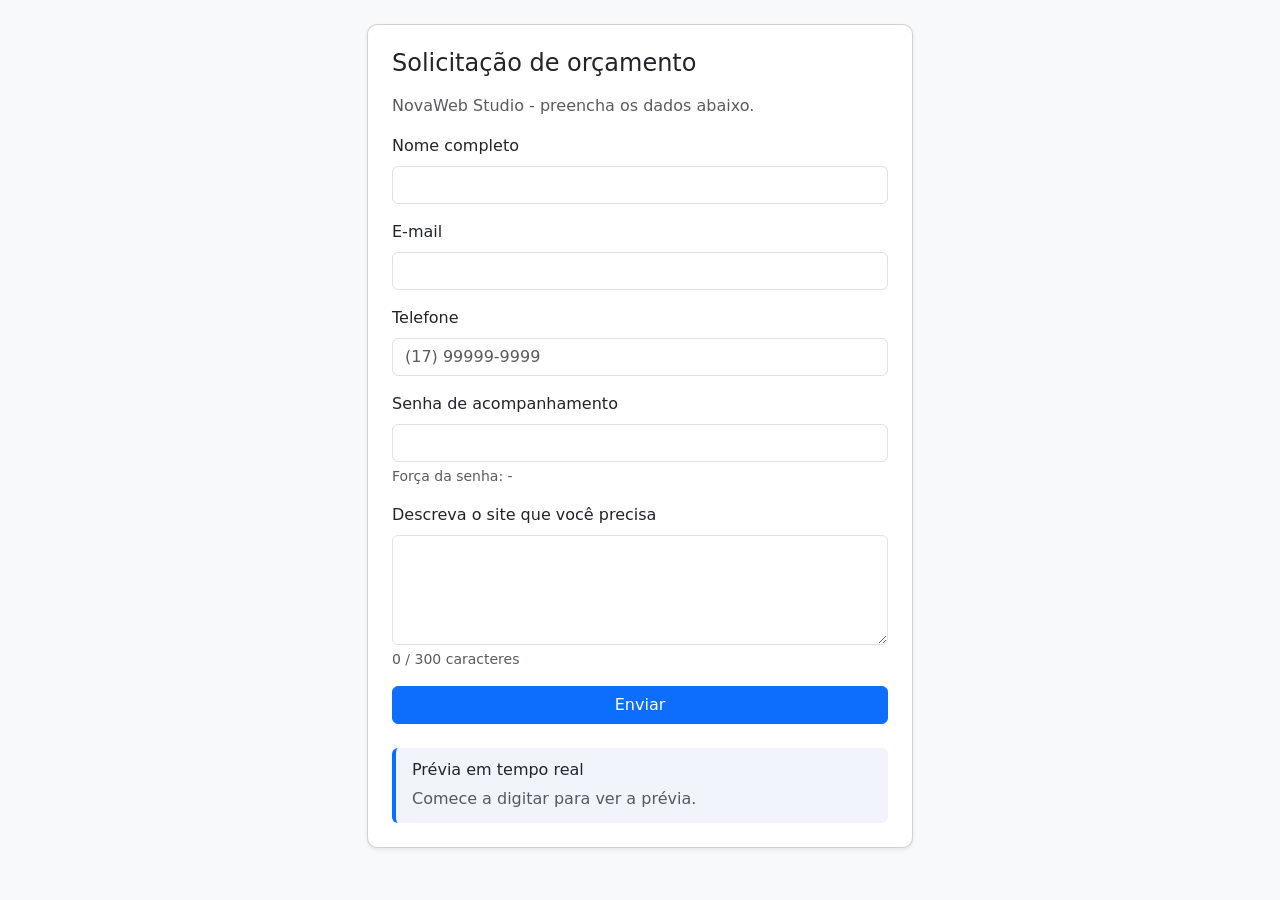
==== aulaHTML15/index.html @ d6c4216a "Atividades das aulas 12, 13 e 15: formularios com HTML, CSS e JavaScript Co-Authored-By: Claude Fabl" ====
<!DOCTYPE html>
<html lang="pt-BR">
<head>
    <meta charset="UTF-8">
    <meta name="viewport" content="width=device-width, initial-scale=1.0">
    <title>Aula 15 - JavaScript aplicado a Formulários</title>
    <link href="https://cdn.jsdelivr.net/npm/bootstrap@5.3.3/dist/css/bootstrap.min.css" rel="stylesheet">
    <link rel="stylesheet" href="main.css">
</head>
<body class="bg-light">
    <main class="container py-4">
        <div class="row justify-content-center">
            <div class="col-md-8 col-lg-6">
                <div class="card shadow-sm">
                    <div class="card-body p-4">
                        <h1 class="h4 mb-3">Solicitação de orçamento</h1>
                        <p class="text-muted">NovaWeb Studio - preencha os dados abaixo.</p>

                        <!-- onsubmit chama a função antes do envio; se ela devolver false, o envio é cancelado -->
                        <form id="formOrcamento" action="#" method="post" novalidate onsubmit="return validarFormulario(event)">
                            <div class="mb-3">
                                <label for="nome" class="form-label">Nome completo</label>
                                <input type="text" class="form-control" id="nome" name="nome">
                                <div class="invalid-feedback" id="erroNome"></div>
                            </div>

                            <div class="mb-3">
                                <label for="email" class="form-label">E-mail</label>
                                <input type="email" class="form-control" id="email" name="email">
                                <div class="invalid-feedback" id="erroEmail"></div>
                            </div>

                            <div class="mb-3">
                                <label for="telefone" class="form-label">Telefone</label>
                                <input type="tel" class="form-control" id="telefone" name="telefone" placeholder="(17) 99999-9999" maxlength="15">
                                <div class="invalid-feedback" id="erroTelefone"></div>
                            </div>

                            <div class="mb-3">
                                <label for="senha" class="form-label">Senha de acompanhamento</label>
                                <input type="password" class="form-control" id="senha" name="senha">
                                <div class="form-text" id="forca">Força da senha: -</div>
                                <div class="invalid-feedback" id="erroSenha"></div>
                            </div>

                            <div class="mb-3">
                                <label for="mensagem" class="form-label">Descreva o site que você precisa</label>
                                <textarea class="form-control" id="mensagem" name="mensagem" rows="4" maxlength="300"></textarea>
                                <div class="form-text" id="contador">0 / 300 caracteres</div>
                                <div class="invalid-feedback" id="erroMensagem"></div>
                            </div>

                            <button type="submit" class="btn btn-primary w-100">Enviar</button>
                        </form>

                        <!-- prévia montada em tempo real com o que a pessoa digita -->
                        <div class="previa mt-4">
                            <h2 class="h6">Prévia em tempo real</h2>
                            <p id="previa" class="mb-0 text-muted">Comece a digitar para ver a prévia.</p>
                        </div>

                        <div class="alert alert-success mt-3 d-none" id="sucesso">Formulário validado e enviado com sucesso!</div>
                    </div>
                </div>
            </div>
        </div>
    </main>

    <script src="main.js"></script>
</body>
</html>
---- aulaHTML15/main.css ----
/* ajustes por cima do Bootstrap */

.card {
    border-radius: 10px;
}

.previa {
    background-color: #f1f5fb;
    border-left: 4px solid #0d6efd;
    padding: 12px 16px;
    border-radius: 6px;
}

#forca.fraca {
    color: #c1121f;
}

#forca.media {
    color: #b8860b;
}

#forca.forte {
    color: #2a9d5c;
}
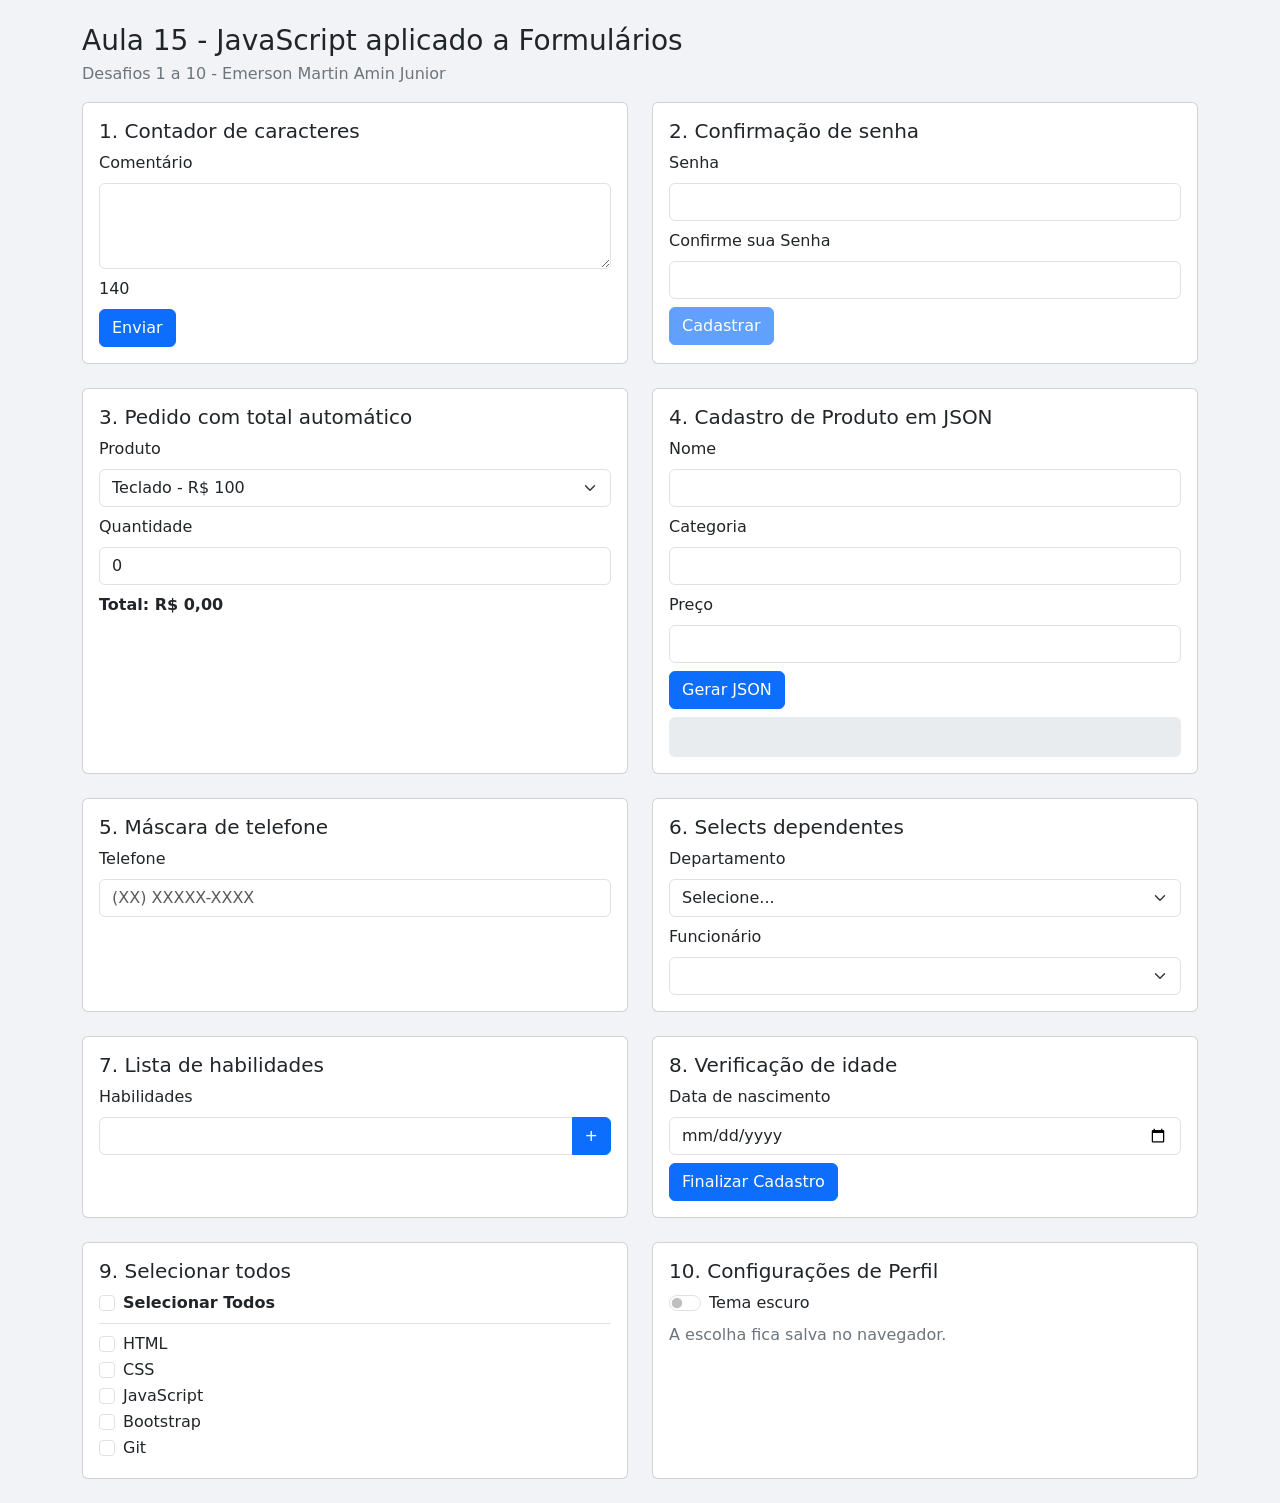
==== commit f8209cfa: "Aula 15: os 10 desafios de JavaScript em formularios Co-Authored-By: Claude Fable 5.2 <noreply@anthr" ====
--- a/aulaHTML15/index.html
+++ b/aulaHTML15/index.html
@@ -7,62 +7,189 @@
     <link href="https://cdn.jsdelivr.net/npm/bootstrap@5.3.3/dist/css/bootstrap.min.css" rel="stylesheet">
     <link rel="stylesheet" href="main.css">
 </head>
-<body class="bg-light">
+<body>
     <main class="container py-4">
-        <div class="row justify-content-center">
-            <div class="col-md-8 col-lg-6">
-                <div class="card shadow-sm">
-                    <div class="card-body p-4">
-                        <h1 class="h4 mb-3">Solicitação de orçamento</h1>
-                        <p class="text-muted">NovaWeb Studio - preencha os dados abaixo.</p>
+        <h1 class="h3 mb-1">Aula 15 - JavaScript aplicado a Formulários</h1>
+        <p class="text-secondary">Desafios 1 a 10 - Emerson Martin Amin Junior</p>
 
-                        <!-- onsubmit chama a função antes do envio; se ela devolver false, o envio é cancelado -->
-                        <form id="formOrcamento" action="#" method="post" novalidate onsubmit="return validarFormulario(event)">
-                            <div class="mb-3">
-                                <label for="nome" class="form-label">Nome completo</label>
-                                <input type="text" class="form-control" id="nome" name="nome">
-                                <div class="invalid-feedback" id="erroNome"></div>
-                            </div>
+        <div class="row g-4">
 
-                            <div class="mb-3">
-                                <label for="email" class="form-label">E-mail</label>
-                                <input type="email" class="form-control" id="email" name="email">
-                                <div class="invalid-feedback" id="erroEmail"></div>
-                            </div>
-
-                            <div class="mb-3">
-                                <label for="telefone" class="form-label">Telefone</label>
-                                <input type="tel" class="form-control" id="telefone" name="telefone" placeholder="(17) 99999-9999" maxlength="15">
-                                <div class="invalid-feedback" id="erroTelefone"></div>
-                            </div>
-
-                            <div class="mb-3">
-                                <label for="senha" class="form-label">Senha de acompanhamento</label>
-                                <input type="password" class="form-control" id="senha" name="senha">
-                                <div class="form-text" id="forca">Força da senha: -</div>
-                                <div class="invalid-feedback" id="erroSenha"></div>
-                            </div>
-
-                            <div class="mb-3">
-                                <label for="mensagem" class="form-label">Descreva o site que você precisa</label>
-                                <textarea class="form-control" id="mensagem" name="mensagem" rows="4" maxlength="300"></textarea>
-                                <div class="form-text" id="contador">0 / 300 caracteres</div>
-                                <div class="invalid-feedback" id="erroMensagem"></div>
-                            </div>
-
-                            <button type="submit" class="btn btn-primary w-100">Enviar</button>
+            <!-- Desafio 1 -->
+            <section class="col-md-6">
+                <div class="card h-100">
+                    <div class="card-body">
+                        <h2 class="h5">1. Contador de caracteres</h2>
+                        <form id="formComentario">
+                            <label for="comentario" class="form-label">Comentário</label>
+                            <textarea id="comentario" class="form-control" rows="3" maxlength="140"></textarea>
+                            <p id="contador" class="mt-2 mb-2">140</p>
+                            <button type="submit" id="btnComentario" class="btn btn-primary">Enviar</button>
                         </form>
-
-                        <!-- prévia montada em tempo real com o que a pessoa digita -->
-                        <div class="previa mt-4">
-                            <h2 class="h6">Prévia em tempo real</h2>
-                            <p id="previa" class="mb-0 text-muted">Comece a digitar para ver a prévia.</p>
-                        </div>
-
-                        <div class="alert alert-success mt-3 d-none" id="sucesso">Formulário validado e enviado com sucesso!</div>
                     </div>
                 </div>
-            </div>
+            </section>
+
+            <!-- Desafio 2 -->
+            <section class="col-md-6">
+                <div class="card h-100">
+                    <div class="card-body">
+                        <h2 class="h5">2. Confirmação de senha</h2>
+                        <form id="formSenha">
+                            <label for="senha" class="form-label">Senha</label>
+                            <input type="password" id="senha" class="form-control mb-2">
+                            <label for="confirmaSenha" class="form-label">Confirme sua Senha</label>
+                            <input type="password" id="confirmaSenha" class="form-control">
+                            <p id="msgSenha" class="mt-2 mb-2"></p>
+                            <button type="submit" id="btnCadastrar" class="btn btn-primary" disabled>Cadastrar</button>
+                        </form>
+                    </div>
+                </div>
+            </section>
+
+            <!-- Desafio 3 -->
+            <section class="col-md-6">
+                <div class="card h-100">
+                    <div class="card-body">
+                        <h2 class="h5">3. Pedido com total automático</h2>
+                        <form id="formPedido">
+                            <label for="produto" class="form-label">Produto</label>
+                            <select id="produto" class="form-select mb-2">
+                                <option value="100">Teclado - R$ 100</option>
+                                <option value="50">Mouse - R$ 50</option>
+                                <option value="800">Monitor - R$ 800</option>
+                            </select>
+                            <label for="quantidade" class="form-label">Quantidade</label>
+                            <input type="number" id="quantidade" class="form-control" min="0" value="0">
+                            <p id="total" class="mt-2 mb-0 fw-bold">Total: R$ 0,00</p>
+                        </form>
+                    </div>
+                </div>
+            </section>
+
+            <!-- Desafio 4 -->
+            <section class="col-md-6">
+                <div class="card h-100">
+                    <div class="card-body">
+                        <h2 class="h5">4. Cadastro de Produto em JSON</h2>
+                        <form id="formProduto">
+                            <label for="nomeProduto" class="form-label">Nome</label>
+                            <input type="text" id="nomeProduto" class="form-control mb-2">
+                            <label for="categoria" class="form-label">Categoria</label>
+                            <input type="text" id="categoria" class="form-control mb-2">
+                            <label for="preco" class="form-label">Preço</label>
+                            <input type="number" id="preco" class="form-control mb-2" min="0" step="0.01">
+                            <button type="submit" class="btn btn-primary">Gerar JSON</button>
+                        </form>
+                        <pre id="saidaJson" class="saida mt-2 mb-0"></pre>
+                    </div>
+                </div>
+            </section>
+
+            <!-- Desafio 5 -->
+            <section class="col-md-6">
+                <div class="card h-100">
+                    <div class="card-body">
+                        <h2 class="h5">5. Máscara de telefone</h2>
+                        <label for="telefone" class="form-label">Telefone</label>
+                        <input type="text" id="telefone" class="form-control" placeholder="(XX) XXXXX-XXXX" maxlength="15">
+                    </div>
+                </div>
+            </section>
+
+            <!-- Desafio 6 -->
+            <section class="col-md-6">
+                <div class="card h-100">
+                    <div class="card-body">
+                        <h2 class="h5">6. Selects dependentes</h2>
+                        <label for="departamento" class="form-label">Departamento</label>
+                        <select id="departamento" class="form-select mb-2">
+                            <option value="">Selecione...</option>
+                            <option value="TI">TI</option>
+                            <option value="RH">RH</option>
+                        </select>
+                        <label for="funcionario" class="form-label">Funcionário</label>
+                        <select id="funcionario" class="form-select"></select>
+                    </div>
+                </div>
+            </section>
+
+            <!-- Desafio 7 -->
+            <section class="col-md-6">
+                <div class="card h-100">
+                    <div class="card-body">
+                        <h2 class="h5">7. Lista de habilidades</h2>
+                        <label for="habilidade" class="form-label">Habilidades</label>
+                        <div class="input-group">
+                            <input type="text" id="habilidade" class="form-control">
+                            <button type="button" id="btnHabilidade" class="btn btn-primary">+</button>
+                        </div>
+                        <div id="listaHabilidades" class="mt-2"></div>
+                    </div>
+                </div>
+            </section>
+
+            <!-- Desafio 8 -->
+            <section class="col-md-6">
+                <div class="card h-100">
+                    <div class="card-body">
+                        <h2 class="h5">8. Verificação de idade</h2>
+                        <form id="formIdade">
+                            <label for="nascimento" class="form-label">Data de nascimento</label>
+                            <input type="date" id="nascimento" class="form-control">
+                            <p id="avisoIdade" class="mt-2 mb-2 erro"></p>
+                            <button type="submit" id="btnFinalizar" class="btn btn-primary">Finalizar Cadastro</button>
+                        </form>
+                    </div>
+                </div>
+            </section>
+
+            <!-- Desafio 9 -->
+            <section class="col-md-6">
+                <div class="card h-100">
+                    <div class="card-body">
+                        <h2 class="h5">9. Selecionar todos</h2>
+                        <div class="form-check border-bottom pb-2 mb-2">
+                            <input type="checkbox" id="todos" class="form-check-input">
+                            <label for="todos" class="form-check-label fw-bold">Selecionar Todos</label>
+                        </div>
+                        <div class="form-check">
+                            <input type="checkbox" id="item1" class="form-check-input item">
+                            <label for="item1" class="form-check-label">HTML</label>
+                        </div>
+                        <div class="form-check">
+                            <input type="checkbox" id="item2" class="form-check-input item">
+                            <label for="item2" class="form-check-label">CSS</label>
+                        </div>
+                        <div class="form-check">
+                            <input type="checkbox" id="item3" class="form-check-input item">
+                            <label for="item3" class="form-check-label">JavaScript</label>
+                        </div>
+                        <div class="form-check">
+                            <input type="checkbox" id="item4" class="form-check-input item">
+                            <label for="item4" class="form-check-label">Bootstrap</label>
+                        </div>
+                        <div class="form-check">
+                            <input type="checkbox" id="item5" class="form-check-input item">
+                            <label for="item5" class="form-check-label">Git</label>
+                        </div>
+                    </div>
+                </div>
+            </section>
+
+            <!-- Desafio 10 -->
+            <section class="col-md-6">
+                <div class="card h-100">
+                    <div class="card-body">
+                        <h2 class="h5">10. Configurações de Perfil</h2>
+                        <div class="form-check form-switch">
+                            <input type="checkbox" id="temaEscuro" class="form-check-input">
+                            <label for="temaEscuro" class="form-check-label">Tema escuro</label>
+                        </div>
+                        <p class="text-secondary mt-2 mb-0">A escolha fica salva no navegador.</p>
+                    </div>
+                </div>
+            </section>
+
         </div>
     </main>
 
--- a/aulaHTML15/main.css
+++ b/aulaHTML15/main.css
@@ -1,24 +1,72 @@
 /* ajustes por cima do Bootstrap */
 
-.card {
-    border-radius: 10px;
+body {
+    background-color: #f1f3f6;
+    color: #212529;
 }
 
-.previa {
-    background-color: #f1f5fb;
-    border-left: 4px solid #0d6efd;
-    padding: 12px 16px;
-    border-radius: 6px;
-}
-
-#forca.fraca {
+/* feedback visual usado pelo main.js */
+.erro {
     color: #c1121f;
 }
 
-#forca.media {
-    color: #b8860b;
+.sucesso {
+    color: #1d7543;
 }
 
-#forca.forte {
-    color: #2a9d5c;
+.saida {
+    background-color: #e9ecef;
+    padding: 10px;
+    border-radius: 6px;
+    min-height: 40px;
+    white-space: pre-wrap;
 }
+
+/* balões do desafio 7 */
+.balao {
+    display: inline-block;
+    background-color: #0d6efd;
+    color: #ffffff;
+    padding: 4px 10px;
+    border-radius: 14px;
+    margin: 0 6px 6px 0;
+    font-size: 14px;
+}
+
+.balao button {
+    background: none;
+    border: none;
+    color: #ffffff;
+    font-weight: bold;
+    margin-left: 6px;
+    cursor: pointer;
+}
+
+/* desafio 10: a classe é colocada no body pelo main.js */
+body.dark-theme {
+    background-color: #1b1e23;
+    color: #f1f3f6;
+}
+
+body.dark-theme .card {
+    background-color: #2a2e35;
+    color: #f1f3f6;
+    border-color: #444a54;
+}
+
+body.dark-theme .text-secondary {
+    color: #b8bec8 !important;
+}
+
+body.dark-theme .saida {
+    background-color: #1b1e23;
+    color: #f1f3f6;
+}
+
+body.dark-theme .erro {
+    color: #ff8a8a;
+}
+
+body.dark-theme .sucesso {
+    color: #7ee0a3;
+}
